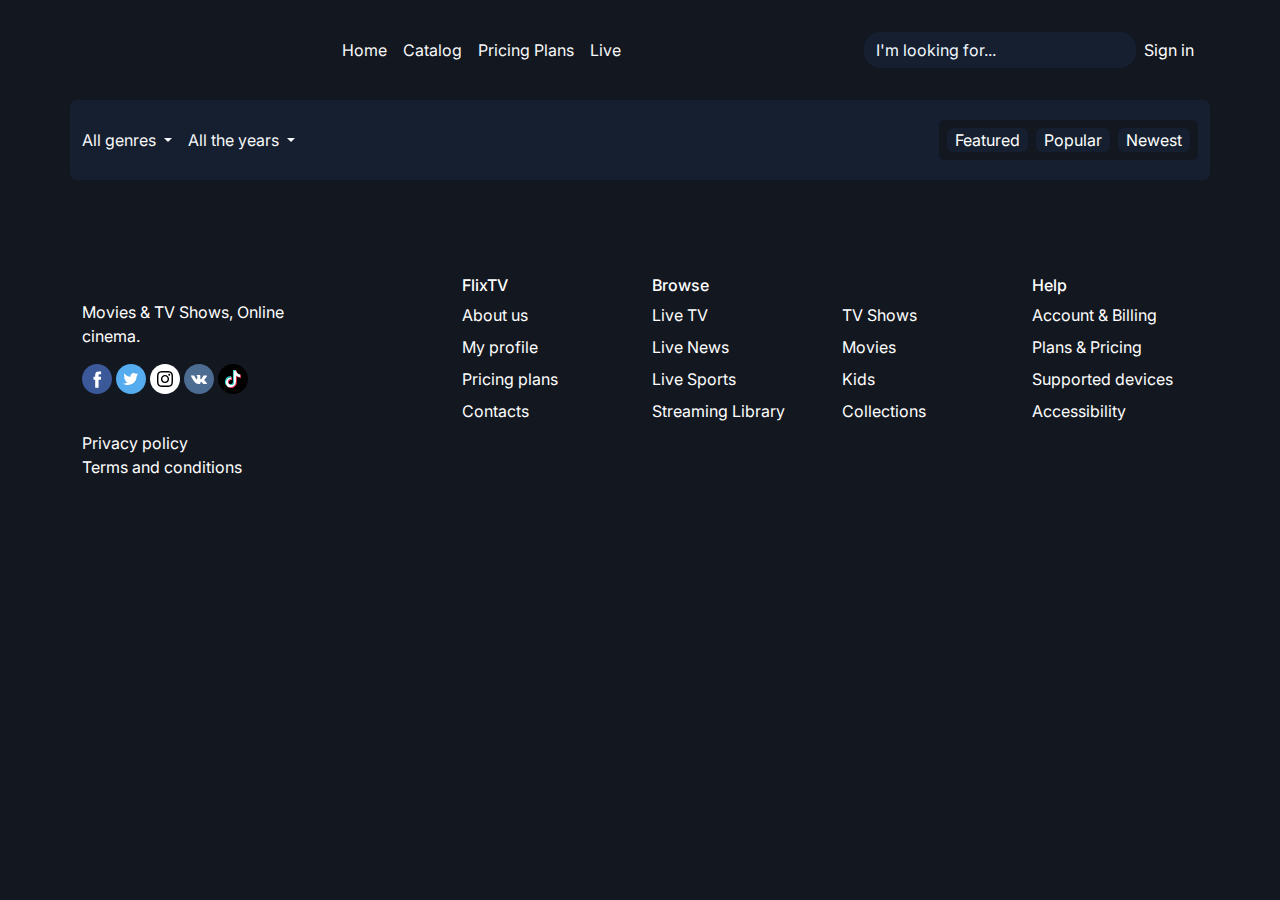
==== index.html @ b5f23c98 "add link hover" ====
<!DOCTYPE html>
<html lang="en">
<head>
    <meta charset="UTF-8">
    <meta name="viewport" content="width=device-width, initial-scale=1.0">
    <title>Document</title>
    <link rel="stylesheet" href="https://cdn.jsdelivr.net/npm/bootstrap@5.3.2/dist/css/bootstrap.min.css">

    <link rel="preconnect" href="https://fonts.googleapis.com">
    <link rel="preconnect" href="https://fonts.gstatic.com" crossorigin>
    <link href="https://fonts.googleapis.com/css2?family=Inter:wght@500&family=Jost&display=swap" rel="stylesheet">
    <link rel="stylesheet" href="https://maxst.icons8.com/vue-static/landings/line-awesome/line-awesome/1.3.0/css/line-awesome.min.css">

    <link rel="stylesheet" href="style.css">
</head>
<body style="background-color: #131720;">
    
    <nav class="navbar navbar-expand-lg" style="height: 100px;">
        <div class="container d-flex flex-direction-between">
          <a class="navbar-brand text-light" href="#"><img src="https://flixtv.volkovdesign.com/main/img/logo.svg" alt=""></a>
          <div class="" id="navbarSupportedContent">
            <ul class="navbar-nav mb-2 mb-lg-0">
              <li class="nav-item">
                <a class="text-light nav-link active" aria-current="page" href="#">Home</a>
              </li>
              <li class="nav-item">
                <a class="nav-link text-light" href="#">Catalog</a>
              </li>
              <li class="nav-item">
                <a class="nav-link text-light" href="#">Pricing Plans</a>
              </li>
              <li class="nav-item">
                <a class="nav-link text-light" href="#">Live</a>
              </li>
            </ul>
        </div>
        <div class="d-flex">
            <form class="d-flex" role="search">
                <input style="background-color: #151f30;" class="form-control me-2 border-0 rounded-4" type="search" placeholder="I'm looking for..." aria-label="Search">
            </form>

            <a href="">Sign in <i class="las la-sign-in-alt ms-1"></i></a>
        </div>
        </div>
    </nav>

    <section class="container rounded d-flex justify-content-between align-items-center" style="height: 80px; background-color: #151f30;">
        <div class="d-flex text-light">
            <div class="dropdown me-3">
                <a class="nav-link dropdown-toggle" href="#" role="button" data-bs-toggle="dropdown" aria-expanded="false">
                  All genres
                </a>
                <ul class="dropdown-menu">
                  <li><a class="dropdown-item" href="#">Action</a></li>
                  <li><a class="dropdown-item" href="#">Another action</a></li>
                  <li><hr class="dropdown-divider"></li>
                  <li><a class="dropdown-item" href="#">Something else here</a></li>
                </ul>
            </div>
            <div class="dropdown">
                <a class="nav-link dropdown-toggle" href="#" role="button" data-bs-toggle="dropdown" aria-expanded="false">
                  All the years
                </a>
                <ul class="dropdown-menu">
                  <li><a class="dropdown-item" href="#">Action</a></li>
                  <li><a class="dropdown-item" href="#">Another action</a></li>
                  <li><hr class="dropdown-divider"></li>
                  <li><a class="dropdown-item" href="#">Something else here</a></li>
                </ul>
            </div>
        </div>
        <div class="d-flex p-2 rounded" style="background-color: #131720;">
            <a href="" style="background-color: #151f30;" class="border-0 rounded px-2">Featured</a>
            <a href="" style="background-color: #151f30;" class="border-0 mx-2 rounded px-2">Popular</a>
            <a href="" style="background-color: #151f30;" class="border-0 rounded px-2">Newest</a>
        </div>
    </section>

    <div class="container">
        <div class="row my-5 gap-2" id="cards"></div>
    </div>

    <footer class="footer my-4">
        <div class="container">
            <div class="row">
                <div class="col-12 col-sm-8 col-md-6 col-lg-4 col-xl-3 order-4 order-md-1 order-lg-4 order-xl-1">
                    <div class="footer__flixtv">
                        <img src="https://flixtv.volkovdesign.com/main/img/logo.svg" alt="">
                    </div>
                    <p class="footer__tagline">Movies &amp; TV Shows, Online cinema.</p>
                    <div class="footer__social">
                        <a href="#" target="_blank"><svg width="30" height="30" viewBox="0 0 30 30" fill="none"
                                xmlns="http://www.w3.org/2000/svg">
                                <path
                                    d="M0 15C0 6.71573 6.71573 0 15 0C23.2843 0 30 6.71573 30 15C30 23.2843 23.2843 30 15 30C6.71573 30 0 23.2843 0 15Z"
                                    fill="#3B5998"></path>
                                <path
                                    d="M16.5634 23.8197V15.6589H18.8161L19.1147 12.8466H16.5634L16.5672 11.4391C16.5672 10.7056 16.6369 10.3126 17.6904 10.3126H19.0987V7.5H16.8457C14.1394 7.5 13.1869 8.86425 13.1869 11.1585V12.8469H11.4999V15.6592H13.1869V23.8197H16.5634Z"
                                    fill="white"></path>
                            </svg></a>
                        <a href="#" target="_blank"><svg width="30" height="30" viewBox="0 0 30 30" fill="none"
                                xmlns="http://www.w3.org/2000/svg">
                                <path
                                    d="M0 15C0 6.71573 6.71573 0 15 0C23.2843 0 30 6.71573 30 15C30 23.2843 23.2843 30 15 30C6.71573 30 0 23.2843 0 15Z"
                                    fill="#55ACEE"></path>
                                <path
                                    d="M14.5508 12.1922L14.5822 12.7112L14.0576 12.6477C12.148 12.404 10.4798 11.5778 9.06334 10.1902L8.37085 9.50169L8.19248 10.0101C7.81477 11.1435 8.05609 12.3405 8.843 13.1455C9.26269 13.5904 9.16826 13.654 8.4443 13.3891C8.19248 13.3044 7.97215 13.2408 7.95116 13.2726C7.87772 13.3468 8.12953 14.3107 8.32888 14.692C8.60168 15.2217 9.15777 15.7407 9.76631 16.0479L10.2804 16.2915L9.67188 16.3021C9.08432 16.3021 9.06334 16.3127 9.12629 16.5351C9.33613 17.2236 10.165 17.9545 11.0883 18.2723L11.7388 18.4947L11.1723 18.8337C10.3329 19.321 9.34663 19.5964 8.36036 19.6175C7.88821 19.6281 7.5 19.6705 7.5 19.7023C7.5 19.8082 8.78005 20.4014 9.52499 20.6344C11.7598 21.3229 14.4144 21.0264 16.4079 19.8506C17.8243 19.0138 19.2408 17.3507 19.9018 15.7407C20.2585 14.8827 20.6152 13.315 20.6152 12.5629C20.6152 12.0757 20.6467 12.0121 21.2343 11.4295C21.5805 11.0906 21.9058 10.7198 21.9687 10.6139C22.0737 10.4126 22.0632 10.4126 21.5281 10.5927C20.6362 10.9105 20.5103 10.8681 20.951 10.3915C21.2762 10.0525 21.6645 9.43813 21.6645 9.25806C21.6645 9.22628 21.5071 9.27924 21.3287 9.37458C21.1398 9.4805 20.7202 9.63939 20.4054 9.73472L19.8388 9.91479L19.3247 9.56524C19.0414 9.37458 18.6427 9.16273 18.4329 9.09917C17.8978 8.95087 17.0794 8.97206 16.5967 9.14154C15.2852 9.6182 14.4563 10.8469 14.5508 12.1922Z"
                                    fill="white"></path>
                            </svg></a>
                        <a href="#" target="_blank"><svg width="30" height="30" viewBox="0 0 30 30" fill="none"
                                xmlns="http://www.w3.org/2000/svg">
                                <path
                                    d="M0 15C0 6.71573 6.71573 0 15 0C23.2843 0 30 6.71573 30 15C30 23.2843 23.2843 30 15 30C6.71573 30 0 23.2843 0 15Z"
                                    fill="white"></path>
                                <mask id="mask0" maskUnits="userSpaceOnUse" x="0" y="0" width="30" height="30">
                                    <path fill-rule="evenodd" clip-rule="evenodd"
                                        d="M0 15C0 6.71573 6.71573 0 15 0C23.2843 0 30 6.71573 30 15C30 23.2843 23.2843 30 15 30C6.71573 30 0 23.2843 0 15Z"
                                        fill="white"></path>
                                </mask>
                                <g mask="url(#mask0)">
                                    <path fill-rule="evenodd" clip-rule="evenodd"
                                        d="M14.9984 7C12.8279 7 12.5552 7.00949 11.7022 7.04834C10.8505 7.08734 10.2692 7.22217 9.76048 7.42001C9.23431 7.62433 8.78797 7.89767 8.3433 8.3425C7.8983 8.78717 7.62496 9.23352 7.41996 9.75952C7.22162 10.2684 7.08662 10.8499 7.04829 11.7012C7.01012 12.5546 7.00012 12.8274 7.00012 15.0001C7.00012 17.1728 7.00979 17.4446 7.04846 18.2979C7.08762 19.1496 7.22246 19.731 7.42013 20.2396C7.62463 20.7658 7.89796 21.2122 8.3428 21.6568C8.78731 22.1018 9.23365 22.3758 9.75948 22.5802C10.2685 22.778 10.85 22.9128 11.7015 22.9518C12.5548 22.9907 12.8273 23.0002 14.9999 23.0002C17.1727 23.0002 17.4446 22.9907 18.2979 22.9518C19.1496 22.9128 19.7316 22.778 20.2406 22.5802C20.7666 22.3758 21.2123 22.1018 21.6568 21.6568C22.1018 21.2122 22.3751 20.7658 22.5801 20.2398C22.7768 19.731 22.9118 19.1495 22.9518 18.2981C22.9901 17.4448 23.0001 17.1728 23.0001 15.0001C23.0001 12.8274 22.9901 12.5547 22.9518 11.7014C22.9118 10.8497 22.7768 10.2684 22.5801 9.7597C22.3751 9.23352 22.1018 8.78717 21.6568 8.3425C21.2118 7.89752 20.7668 7.62418 20.2401 7.42001C19.7301 7.22217 19.1484 7.08734 18.2967 7.04834C17.4434 7.00949 17.1717 7 14.9984 7ZM14.5903 8.44156L14.7343 8.44165L15.0009 8.44171C17.1369 8.44171 17.3901 8.44937 18.2336 8.4877C19.0136 8.52338 19.437 8.65369 19.719 8.76321C20.0923 8.9082 20.3585 9.08154 20.6383 9.36154C20.9183 9.64154 21.0916 9.9082 21.237 10.2816C21.3465 10.5632 21.477 10.9866 21.5125 11.7666C21.5508 12.6099 21.5591 12.8633 21.5591 14.9983C21.5591 17.1333 21.5508 17.3866 21.5125 18.23C21.4768 19.01 21.3465 19.4333 21.237 19.715C21.092 20.0883 20.9183 20.3542 20.6383 20.634C20.3583 20.914 20.0925 21.0873 19.719 21.2323C19.4373 21.3423 19.0136 21.4723 18.2336 21.508C17.3903 21.5463 17.1369 21.5547 15.0009 21.5547C12.8647 21.5547 12.6115 21.5463 11.7682 21.508C10.9882 21.472 10.5649 21.3417 10.2827 21.2322C9.90935 21.0872 9.64268 20.9138 9.36268 20.6338C9.08268 20.3538 8.90934 20.0878 8.76401 19.7143C8.65451 19.4326 8.52401 19.0093 8.48851 18.2293C8.45017 17.386 8.4425 17.1326 8.4425 14.9963C8.4425 12.8599 8.45017 12.6079 8.48851 11.7646C8.52417 10.9846 8.65451 10.5612 8.76401 10.2792C8.90901 9.90588 9.08268 9.63922 9.36268 9.35919C9.64268 9.07919 9.90935 8.90588 10.2827 8.76053C10.5647 8.65054 10.9882 8.52054 11.7682 8.48471C12.5062 8.45135 12.7922 8.44138 14.2832 8.4397V8.44171C14.3803 8.44156 14.4825 8.44153 14.5903 8.44156ZM18.3113 10.7296C18.3113 10.1994 18.7413 9.76987 19.2713 9.76987V9.76953C19.8013 9.76953 20.2313 10.1995 20.2313 10.7296C20.2313 11.2596 19.8013 11.6895 19.2713 11.6895C18.7413 11.6895 18.3113 11.2596 18.3113 10.7296ZM15.0011 10.8916C12.7323 10.8916 10.8928 12.7311 10.8928 15C10.8928 17.2688 12.7323 19.1075 15.0011 19.1075C17.27 19.1075 19.1088 17.2688 19.1088 15C19.1088 12.7311 17.2698 10.8916 15.0011 10.8916ZM17.6678 14.9999C17.6678 13.5271 16.4738 12.3333 15.0011 12.3333C13.5283 12.3333 12.3344 13.5271 12.3344 14.9999C12.3344 16.4726 13.5283 17.6666 15.0011 17.6666C16.4738 17.6666 17.6678 16.4726 17.6678 14.9999Z"
                                        fill="black"></path>
                                </g>
                            </svg></a>
                        <a href="#" target="_blank"><svg width="30" height="30" viewBox="0 0 30 30" fill="none"
                                xmlns="http://www.w3.org/2000/svg">
                                <path
                                    d="M0 15C0 6.71573 6.71573 0 15 0C23.2843 0 30 6.71573 30 15C30 23.2843 23.2843 30 15 30C6.71573 30 0 23.2843 0 15Z"
                                    fill="#4C6C91"></path>
                                <path
                                    d="M15.7848 19.9226C15.7848 19.9226 16.0736 19.8911 16.2215 19.7351C16.3568 19.5922 16.3521 19.3226 16.3521 19.3226C16.3521 19.3226 16.3341 18.0636 16.9297 17.8777C17.5166 17.6949 18.2702 19.0952 19.07 19.6337C19.6741 20.0408 20.1327 19.9517 20.1327 19.9517L22.2699 19.9226C22.2699 19.9226 23.3874 19.855 22.8576 18.9923C22.8137 18.9216 22.5485 18.354 21.269 17.1879C19.9284 15.9673 20.1084 16.1647 21.7221 14.053C22.705 12.7672 23.0978 11.9821 22.975 11.6464C22.8584 11.3253 22.1353 11.4106 22.1353 11.4106L19.7297 11.4252C19.7297 11.4252 19.5513 11.4014 19.419 11.4789C19.2899 11.555 19.2061 11.7324 19.2061 11.7324C19.2061 11.7324 18.8258 12.7272 18.3179 13.5737C17.2466 15.3589 16.8185 15.4534 16.6433 15.3428C16.2355 15.0839 16.3373 14.3042 16.3373 13.7504C16.3373 12.0197 16.6049 11.2984 15.8169 11.1118C15.5555 11.0495 15.363 11.0088 14.6939 11.0019C13.8354 10.9935 13.1092 11.005 12.6976 11.2024C12.4237 11.3338 12.2124 11.6272 12.3415 11.6441C12.5004 11.6648 12.8604 11.7394 13.0513 11.9944C13.2978 12.3239 13.2892 13.0629 13.2892 13.0629C13.2892 13.0629 13.4308 15.1 12.9582 15.3528C12.6342 15.5264 12.1897 15.1723 11.2342 13.5522C10.7451 12.7226 10.3757 11.8054 10.3757 11.8054C10.3757 11.8054 10.3045 11.6341 10.177 11.5419C10.0228 11.4306 9.80759 11.396 9.80759 11.396L7.52173 11.4106C7.52173 11.4106 7.17818 11.4198 7.05219 11.5665C6.94029 11.6963 7.04358 11.966 7.04358 11.966C7.04358 11.966 8.8333 16.0764 10.8601 18.1481C12.7187 20.047 14.8285 19.9226 14.8285 19.9226H15.7848Z"
                                    fill="white"></path>
                            </svg></a>
                        <a href="#" target="_blank"><svg width="30" height="30" viewBox="0 0 30 30" fill="none"
                                xmlns="http://www.w3.org/2000/svg">
                                <path
                                    d="M0 15C0 6.71573 6.71573 0 15 0C23.2843 0 30 6.71573 30 15C30 23.2843 23.2843 30 15 30C6.71573 30 0 23.2843 0 15Z"
                                    fill="#010101"></path>
                                <path
                                    d="M13.2143 13.1245V12.4195C12.9696 12.3808 12.7224 12.3595 12.4747 12.356C10.0763 12.3509 7.95291 13.9051 7.23271 16.1928C6.51252 18.4805 7.36263 20.9708 9.33138 22.3405C7.85664 20.7622 7.44716 18.4646 8.28583 16.474C9.1245 14.4834 11.0547 13.1716 13.2143 13.1245Z"
                                    fill="#25F4EE"></path>
                                <path
                                    d="M13.3472 21.1097C14.6881 21.1079 15.7904 20.0515 15.8491 18.7118V6.75693H18.0332C17.9886 6.50713 17.9673 6.25373 17.9696 6H14.9824V17.9433C14.9327 19.2898 13.8279 20.3564 12.4804 20.3586C12.0778 20.3552 11.6817 20.2561 11.3248 20.0697C11.794 20.7197 12.5456 21.1062 13.3472 21.1097Z"
                                    fill="#25F4EE"></path>
                                <path
                                    d="M22.1125 10.8133V10.1489C21.3087 10.1491 20.5227 9.91193 19.8533 9.46704C20.4401 10.1493 21.2332 10.6219 22.1125 10.8133Z"
                                    fill="#25F4EE"></path>
                                <path
                                    d="M19.8534 9.46693C19.1939 8.71597 18.8304 7.75063 18.8306 6.75122H18.0333C18.2414 7.86795 18.8996 8.84996 19.8534 9.46693Z"
                                    fill="#FE2C55"></path>
                                <path
                                    d="M12.4747 15.343C11.324 15.3489 10.325 16.1372 10.0517 17.2551C9.77836 18.3729 10.3009 19.5333 11.3191 20.0695C10.7674 19.3078 10.6895 18.301 11.1174 17.4635C11.5453 16.626 12.4067 16.0992 13.3472 16.0999C13.598 16.103 13.8471 16.1419 14.0868 16.2155V13.1762C13.842 13.1395 13.5948 13.1202 13.3472 13.1184H13.2143V15.4296C12.9733 15.365 12.7242 15.3358 12.4747 15.343Z"
                                    fill="#FE2C55"></path>
                                <path
                                    d="M22.1125 10.813V13.1242C20.6245 13.1214 19.1751 12.6503 17.9696 11.7779V17.8507C17.9632 20.881 15.5049 23.3341 12.4746 23.3341C11.3493 23.3361 10.251 22.9889 9.33136 22.3403C10.8662 23.991 13.2547 24.5344 15.3525 23.71C17.4504 22.8857 18.8301 20.8616 18.8306 18.6076V12.5522C20.0401 13.4189 21.4913 13.8838 22.9792 13.8812V10.9054C22.6879 10.9045 22.3975 10.8735 22.1125 10.813Z"
                                    fill="#FE2C55"></path>
                                <path
                                    d="M17.9696 17.851V11.7782C19.1787 12.6456 20.6301 13.1105 22.1182 13.1071V10.7959C21.2391 10.6102 20.4441 10.1438 19.8532 9.46693C18.8994 8.84996 18.2413 7.86795 18.0331 6.75122H15.849V18.7119C15.8053 19.779 15.0906 20.7013 14.0682 21.01C13.0458 21.3186 11.9401 20.9459 11.3132 20.0813C10.295 19.5451 9.77243 18.3847 10.0457 17.2669C10.319 16.1491 11.3181 15.3607 12.4688 15.3548C12.7197 15.357 12.9688 15.396 13.2084 15.4704V13.1591C11.0368 13.1959 9.09197 14.5124 8.25091 16.5149C7.40985 18.5174 7.83142 20.8277 9.32553 22.4041C10.2543 23.0313 11.3541 23.3562 12.4746 23.3344C15.5049 23.3344 17.9632 20.8812 17.9696 17.851Z"
                                    fill="white"></path>
                            </svg></a>
                    </div>
                </div>

                <div
                    class="col-6 col-md-4 col-lg-3 col-xl-2 order-1 order-md-2 order-lg-1 order-xl-2 offset-md-2 offset-lg-0 offset-xl-1">
                    <h6 class="footer__title">FlixTV</h6>
                    <div class="footer__nav">
                        <a href="#">About us</a>
                        <a href="#">My profile</a>
                        <a href="#">Pricing plans</a>
                        <a href="#">Contacts</a>
                    </div>
                </div>

                <div class="col-12 col-md-8 col-lg-6 col-xl-4 order-3 order-lg-2 order-md-3 order-xl-3">
                    <div class="row">
                        <div class="col-12">
                            <h6 class="footer__title">Browse</h6>
                        </div>

                        <div class="col-6">
                            <div class="footer__nav">
                                <a href="#">Live TV</a>
                                <a href="#">Live News</a>
                                <a href="#">Live Sports</a>
                                <a href="#">Streaming Library</a>
                            </div>
                        </div>

                        <div class="col-6">
                            <div class="footer__nav">
                                <a href="#">TV Shows</a>
                                <a href="#">Movies</a>
                                <a href="#">Kids</a>
                                <a href="#">Collections</a>
                            </div>
                        </div>
                    </div>
                </div>

                <div class="col-6 col-md-4 col-lg-3 col-xl-2 order-2 order-lg-3 order-md-4 order-xl-4">
                    <h6 class="footer__title">Help</h6>
                    <div class="footer__nav">
                        <a href="#">Account &amp; Billing</a>
                        <a href="#">Plans &amp; Pricing</a>
                        <a href="#">Supported devices</a>
                        <a href="#">Accessibility</a>
                    </div>
                </div>
            </div>

            <div class="row">
                <div class="col-12">
                    <div class="footer__content">
                        <div class="footer__links mb-5">
                            <a href="#" style="text-decoration: none;">Privacy policy</a>
                            <br>
                            <a href="#" style="text-decoration: none;">Terms and conditions</a>
                        </div>
                    </div>
                </div>
            </div>
        </div>
    </footer>



    <script src="	https://cdn.jsdelivr.net/npm/bootstrap@5.3.2/dist/js/bootstrap.bundle.min.js"></script>
    <script src="script.js"></script>
</body>
</html>
---- style.css ----
*{
    font-family: 'Inter', sans-serif;
}
.dropdown-item {
    color: white;
}

::-webkit-input-placeholder{
    color: aliceblue !important;
}
input{
    color: aliceblue !important;
}

nav a, section a{
    text-decoration: none;
    text-align: center;
    align-items: center;
    display: flex;
    color: white;
}
a:hover{
    color: #1a5fd5 !important;
}
.search-input {
    background-color: #151f30;
    color: white;
}

li {
    list-style: none;
}

.select,
.slider-radio {
    color: white;
}

.slider-radio input[type=radio] {
    display: none;
}

.load-more-container {
    text-align: center;
    margin: 10px 0 40px;
}

.footer,
.footer a {
    color: white;
}

.footer__nav a {
    display: block;
    margin-bottom: 8px;
    text-decoration: none;
}
.card-text {
    display: -webkit-box !important ;
    -webkit-line-clamp: 1 !important;
    -webkit-box-orient: vertical !important;
    overflow: hidden !important;
}
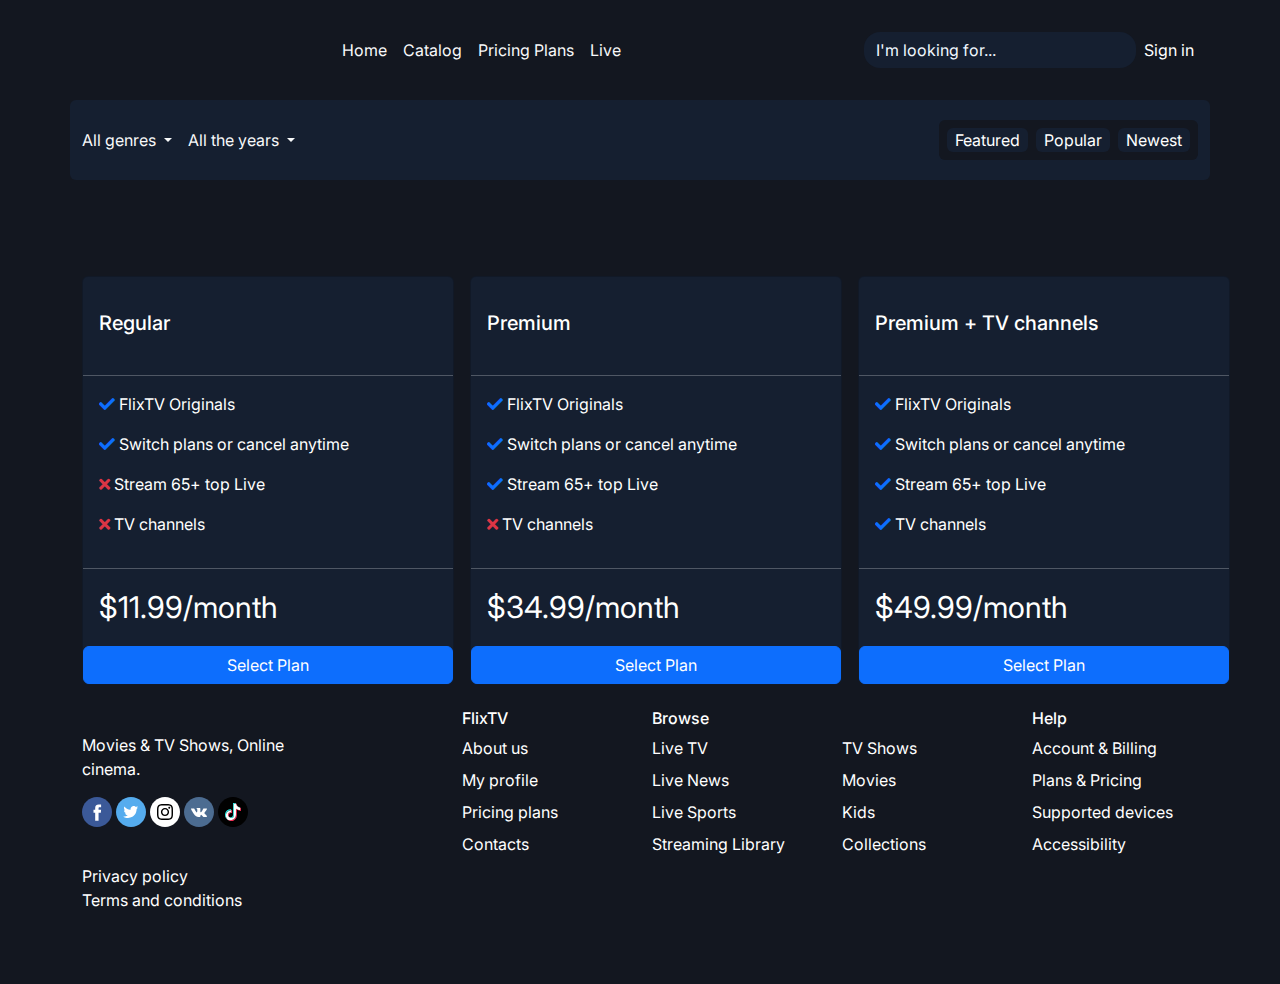
==== commit 9b1fed80: "add pricing" ====
--- a/index.html
+++ b/index.html
@@ -12,6 +12,12 @@
     <link rel="stylesheet" href="https://maxst.icons8.com/vue-static/landings/line-awesome/line-awesome/1.3.0/css/line-awesome.min.css">
 
     <link rel="stylesheet" href="style.css">
+    <link rel="stylesheet" href="https://cdnjs.cloudflare.com/ajax/libs/font-awesome/5.15.3/css/all.min.css">
+    <style>
+        .custom-card {
+        background-color: #151f30;
+        }
+        </style>
 </head>
 <body style="background-color: #131720;">
     
@@ -80,6 +86,45 @@
         <div class="row my-5 gap-2" id="cards"></div>
     </div>
 
+    <div class="d-flex flex-row container ">
+        <div class="card mx-auto col-4  custom-card card-rounded">
+            <h5 class="card-title my-4 mx-3" style="color:white; padding-top: 10px">Regular</h5>
+            <hr class="white-divider">
+            <p class="card-text mx-3"><i class="fas fa-check text-primary"></i> FlixTV Originals</p>
+            <p class="card-text mx-3"><i class="fas fa-check text-primary"></i> Switch plans or cancel anytime</p>
+            <p class="card-text mx-3"><i class="fas fa-times text-danger"></i> Stream 65+ top Live</p>
+            <p class="card-text mx-3"><i class="fas fa-times text-danger"></i> TV channels</p>
+            <hr class="white-divider">
+            <p class="card-text mx-3" style="font-size: 30px">$11.99/month</p>
+            <button type="button" class="btn btn-primary">Select Plan</button>
+        </div>
+
+        <div class="card mx-auto col-4 ms-3 custom-card">
+            <h5 class="card-title my-4 mx-3" style="color:white; padding-top: 10px">Premium</h5>
+            <hr class="white-divider">
+            <p class="card-text mx-3"><i class="fas fa-check text-primary"></i> FlixTV Originals</p>
+            <p class="card-text mx-3"><i class="fas fa-check text-primary"></i> Switch plans or cancel anytime</p>
+            <p class="card-text mx-3"><i class="fas fa-check text-primary"></i> Stream 65+ top Live</p>
+            <p class="card-text mx-3"><i class="fas fa-times text-danger"></i> TV channels</p>
+            <hr class="white-divider">
+            <p class="card-text mx-3 " style="font-size: 30px">$34.99/month</p>
+            <button type="button" class="btn btn-primary">Select Plan</button>
+        </div>
+
+        <div class="card mx-auto col-4 ms-3 custom-card">
+            <h5 class="card-title my-4 mx-3" style="color:white; padding-top: 10px">Premium + TV channels</h5>
+            <hr class="white-divider">
+            <p class="card-text mx-3"><i class="fas fa-check text-primary"></i> FlixTV Originals</p>
+            <p class="card-text mx-3"><i class="fas fa-check text-primary"></i> Switch plans or cancel anytime</p>
+            <p class="card-text mx-3"><i class="fas fa-check text-primary"></i> Stream 65+ top Live</p>
+            <p class="card-text mx-3"><i class="fas fa-check text-primary"></i> TV channels</p>
+            <hr class="white-divider">
+            <p class="card-text mx-3" style="font-size: 30px">$49.99/month</p>
+            <button type="button" class="btn btn-primary">Select Plan</button>
+        </div>
+
+      </div>
+
     <footer class="footer my-4">
         <div class="container">
             <div class="row">
--- a/style.css
+++ b/style.css
@@ -60,4 +60,32 @@
     -webkit-line-clamp: 1 !important;
     -webkit-box-orient: vertical !important;
     overflow: hidden !important;
-}+}
+
+
+body::-webkit-scrollbar {
+    width: 8px;
+  }
+  body{
+    overflow-x: hidden;
+  }
+  body::-webkit-scrollbar-track {
+    box-shadow: inset 0 0 6px rgba(0, 0, 0, 0.3);
+  }
+  
+  body::-webkit-scrollbar-thumb {
+    border-radius: 5px;
+    background: rgb(0, 0, 172);
+  }
+
+.custom-card {
+    background-color: #151f30;
+  }
+
+.custom-card .card-text {
+    color: white;
+  }
+  .white-divider {
+    border-top: 1px solid white;
+ 
+}
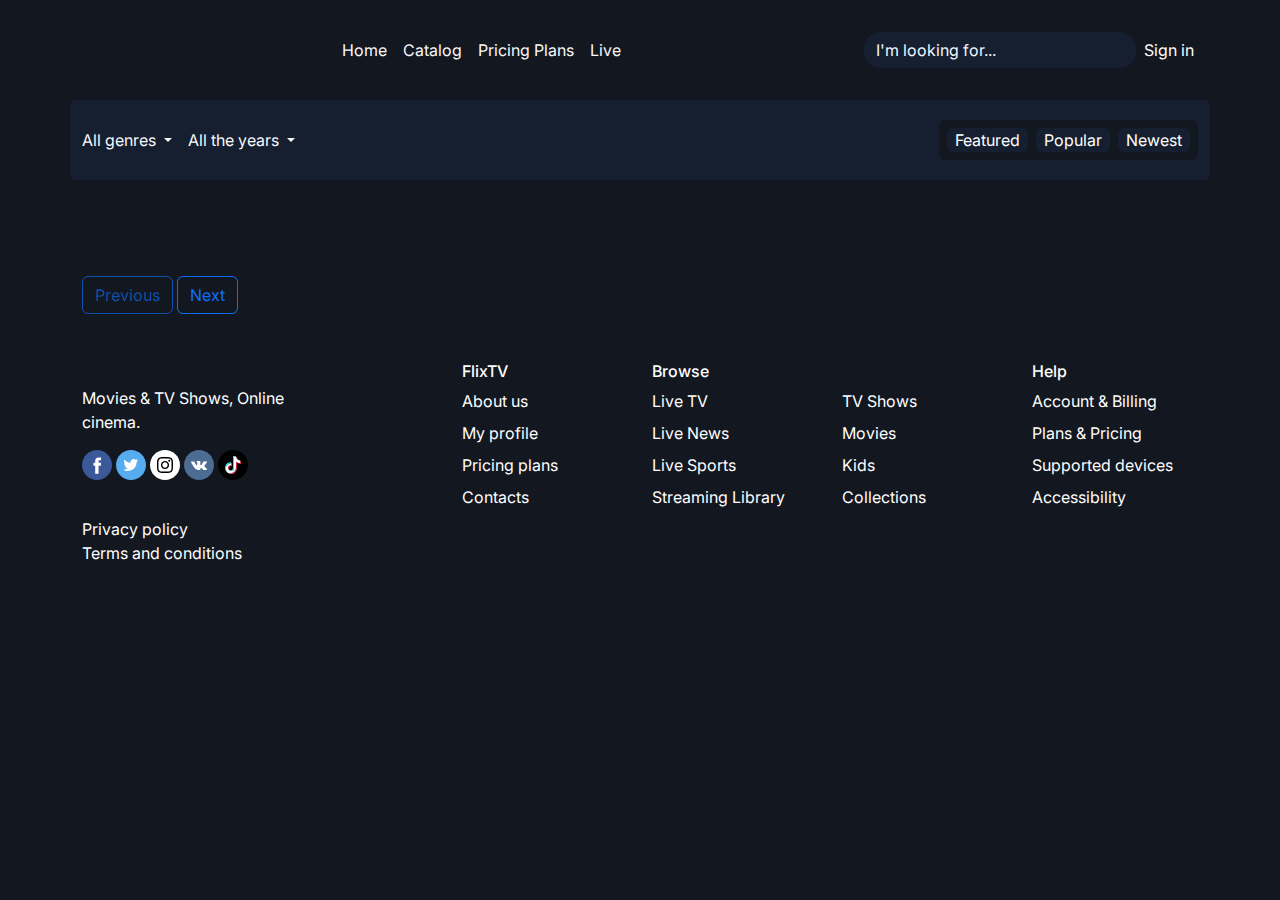
==== commit a6a56a41: "add pagination" ====
--- a/index.html
+++ b/index.html
@@ -12,12 +12,6 @@
     <link rel="stylesheet" href="https://maxst.icons8.com/vue-static/landings/line-awesome/line-awesome/1.3.0/css/line-awesome.min.css">
 
     <link rel="stylesheet" href="style.css">
-    <link rel="stylesheet" href="https://cdnjs.cloudflare.com/ajax/libs/font-awesome/5.15.3/css/all.min.css">
-    <style>
-        .custom-card {
-        background-color: #151f30;
-        }
-        </style>
 </head>
 <body style="background-color: #131720;">
     
@@ -85,45 +79,10 @@
     <div class="container">
         <div class="row my-5 gap-2" id="cards"></div>
     </div>
-
-    <div class="d-flex flex-row container ">
-        <div class="card mx-auto col-4  custom-card card-rounded">
-            <h5 class="card-title my-4 mx-3" style="color:white; padding-top: 10px">Regular</h5>
-            <hr class="white-divider">
-            <p class="card-text mx-3"><i class="fas fa-check text-primary"></i> FlixTV Originals</p>
-            <p class="card-text mx-3"><i class="fas fa-check text-primary"></i> Switch plans or cancel anytime</p>
-            <p class="card-text mx-3"><i class="fas fa-times text-danger"></i> Stream 65+ top Live</p>
-            <p class="card-text mx-3"><i class="fas fa-times text-danger"></i> TV channels</p>
-            <hr class="white-divider">
-            <p class="card-text mx-3" style="font-size: 30px">$11.99/month</p>
-            <button type="button" class="btn btn-primary">Select Plan</button>
-        </div>
-
-        <div class="card mx-auto col-4 ms-3 custom-card">
-            <h5 class="card-title my-4 mx-3" style="color:white; padding-top: 10px">Premium</h5>
-            <hr class="white-divider">
-            <p class="card-text mx-3"><i class="fas fa-check text-primary"></i> FlixTV Originals</p>
-            <p class="card-text mx-3"><i class="fas fa-check text-primary"></i> Switch plans or cancel anytime</p>
-            <p class="card-text mx-3"><i class="fas fa-check text-primary"></i> Stream 65+ top Live</p>
-            <p class="card-text mx-3"><i class="fas fa-times text-danger"></i> TV channels</p>
-            <hr class="white-divider">
-            <p class="card-text mx-3 " style="font-size: 30px">$34.99/month</p>
-            <button type="button" class="btn btn-primary">Select Plan</button>
-        </div>
-
-        <div class="card mx-auto col-4 ms-3 custom-card">
-            <h5 class="card-title my-4 mx-3" style="color:white; padding-top: 10px">Premium + TV channels</h5>
-            <hr class="white-divider">
-            <p class="card-text mx-3"><i class="fas fa-check text-primary"></i> FlixTV Originals</p>
-            <p class="card-text mx-3"><i class="fas fa-check text-primary"></i> Switch plans or cancel anytime</p>
-            <p class="card-text mx-3"><i class="fas fa-check text-primary"></i> Stream 65+ top Live</p>
-            <p class="card-text mx-3"><i class="fas fa-check text-primary"></i> TV channels</p>
-            <hr class="white-divider">
-            <p class="card-text mx-3" style="font-size: 30px">$49.99/month</p>
-            <button type="button" class="btn btn-primary">Select Plan</button>
-        </div>
-
-      </div>
+    <div class="container mb-5" id="pagination" class="mt-3">
+        <button id="prevBtn" class="btn btn-outline-primary">Previous</button>
+        <button id="nextBtn" class="btn btn-outline-primary ml-2">Next</button>
+    </div>
 
     <footer class="footer my-4">
         <div class="container">
--- a/style.css
+++ b/style.css
@@ -77,15 +77,3 @@
     border-radius: 5px;
     background: rgb(0, 0, 172);
   }
-
-.custom-card {
-    background-color: #151f30;
-  }
-
-.custom-card .card-text {
-    color: white;
-  }
-  .white-divider {
-    border-top: 1px solid white;
- 
-}
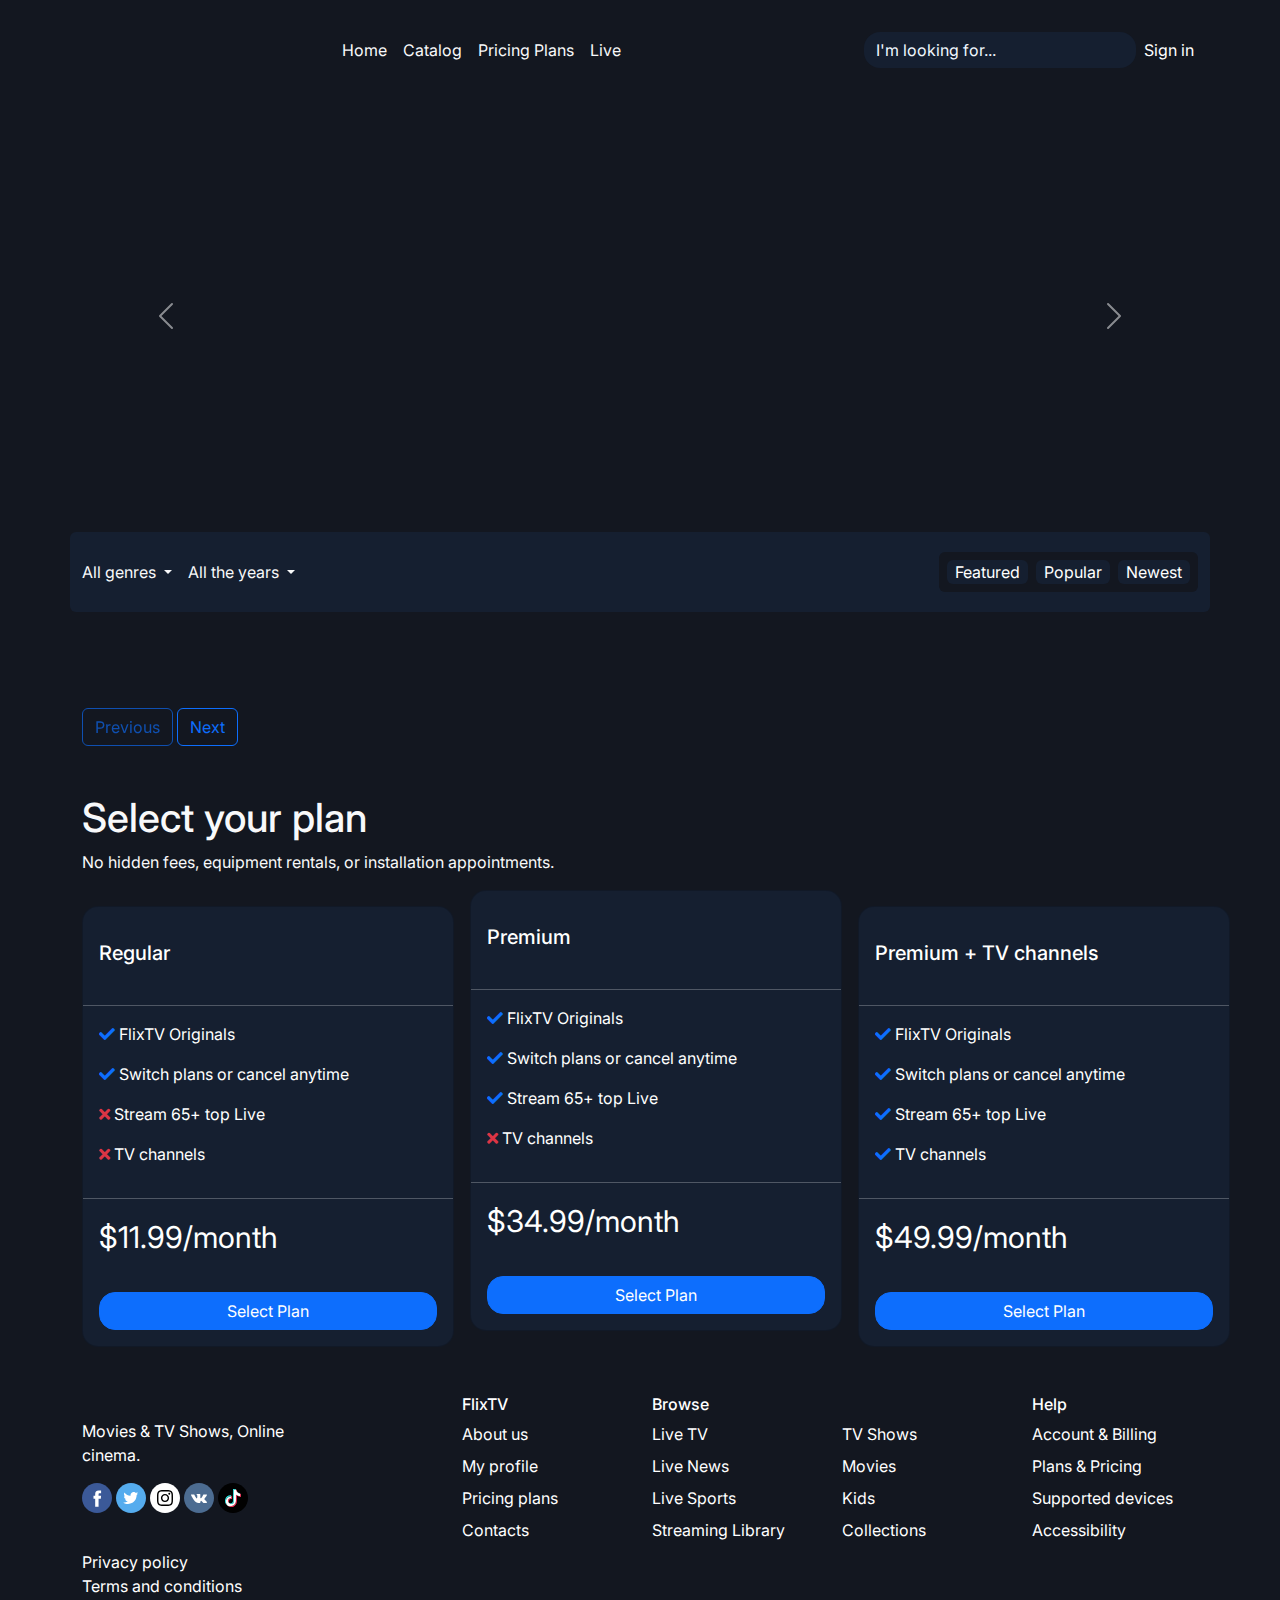
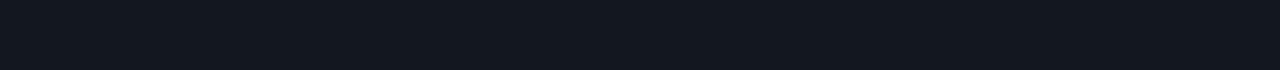
==== commit 737c1ddb: "add details page" ====
--- a/index.html
+++ b/index.html
@@ -11,10 +11,13 @@
     <link href="https://fonts.googleapis.com/css2?family=Inter:wght@500&family=Jost&display=swap" rel="stylesheet">
     <link rel="stylesheet" href="https://maxst.icons8.com/vue-static/landings/line-awesome/line-awesome/1.3.0/css/line-awesome.min.css">
 
+
+    <link rel="stylesheet" href="https://cdnjs.cloudflare.com/ajax/libs/font-awesome/5.15.3/css/all.min.css">
+
     <link rel="stylesheet" href="style.css">
 </head>
 <body style="background-color: #131720;">
-    
+
     <nav class="navbar navbar-expand-lg" style="height: 100px;">
         <div class="container d-flex flex-direction-between">
           <a class="navbar-brand text-light" href="#"><img src="https://flixtv.volkovdesign.com/main/img/logo.svg" alt=""></a>
@@ -44,28 +47,63 @@
         </div>
     </nav>
 
+
+    
+    <div class="container my-3">
+        <div id="carouselExample" class="carousel slide">
+            <div class="carousel-inner" style="height: 400px;">
+              <div class="carousel-item active bg-1" style="height: 400px;">
+              </div>
+              <div class="carousel-item bg-2" style="height: 400px;">
+              </div>
+              <div class="carousel-item bg-3" style="height: 400px;">
+              </div>
+            </div>
+            <button class="carousel-control-prev" type="button" data-bs-target="#carouselExample" data-bs-slide="prev">
+              <span class="carousel-control-prev-icon" aria-hidden="true"></span>
+              <span class="visually-hidden">Previous</span>
+            </button>
+            <button class="carousel-control-next" type="button" data-bs-target="#carouselExample" data-bs-slide="next">
+              <span class="carousel-control-next-icon" aria-hidden="true"></span>
+              <span class="visually-hidden">Next</span>
+            </button>
+          </div>
+    </div>
+
+
+
     <section class="container rounded d-flex justify-content-between align-items-center" style="height: 80px; background-color: #151f30;">
         <div class="d-flex text-light">
             <div class="dropdown me-3">
                 <a class="nav-link dropdown-toggle" href="#" role="button" data-bs-toggle="dropdown" aria-expanded="false">
                   All genres
                 </a>
-                <ul class="dropdown-menu">
-                  <li><a class="dropdown-item" href="#">Action</a></li>
-                  <li><a class="dropdown-item" href="#">Another action</a></li>
-                  <li><hr class="dropdown-divider"></li>
-                  <li><a class="dropdown-item" href="#">Something else here</a></li>
-                </ul>
+                <ul class="dropdown-menu" style="background-color: #131720;">
+                    <li><a class="dropdown-item" href="#">Action/Adventure</a></li>
+                    <li><a class="dropdown-item" href="#">Animals</a></li>
+                    <li><a class="dropdown-item" href="#">Animation</a></li>
+                    <li><a class="dropdown-item" href="#">Biography</a></li>
+                    <li><a class="dropdown-item" href="#">Comedy</a></li>
+                    <li><a class="dropdown-item" href="#">Cooking</a></li>
+                    <li><a class="dropdown-item" href="#">Dance</a></li>
+                    <li><a class="dropdown-item" href="#">Documentary</a></li>
+                    <li><a class="dropdown-item" href="#">Drama</a></li>
+                    <li><a class="dropdown-item" href="#">Education</a></li>
+                  </ul>
             </div>
             <div class="dropdown">
                 <a class="nav-link dropdown-toggle" href="#" role="button" data-bs-toggle="dropdown" aria-expanded="false">
                   All the years
                 </a>
-                <ul class="dropdown-menu">
-                  <li><a class="dropdown-item" href="#">Action</a></li>
-                  <li><a class="dropdown-item" href="#">Another action</a></li>
-                  <li><hr class="dropdown-divider"></li>
-                  <li><a class="dropdown-item" href="#">Something else here</a></li>
+                <ul class="dropdown-menu" style="background-color: #131720;">
+                  <li><a class="dropdown-item" href="#">'50s</a></li>
+                  <li><a class="dropdown-item" href="#">'60s</a></li>
+                  <li><a class="dropdown-item" href="#">'70s</a></li>
+                  <li><a class="dropdown-item" href="#">'80s</a></li>
+                  <li><a class="dropdown-item" href="#">'90s</a></li>
+                  <li><a class="dropdown-item" href="#">2000-10</a></li>
+                  <li><a class="dropdown-item" href="#">2010-20</a></li>
+                  <li><a class="dropdown-item" href="#">2021</a></li>
                 </ul>
             </div>
         </div>
@@ -79,10 +117,58 @@
     <div class="container">
         <div class="row my-5 gap-2" id="cards"></div>
     </div>
+
     <div class="container mb-5" id="pagination" class="mt-3">
         <button id="prevBtn" class="btn btn-outline-primary">Previous</button>
         <button id="nextBtn" class="btn btn-outline-primary ml-2">Next</button>
     </div>
+
+
+    <div class="container my-5">
+
+        <h1 class="text-light">Select your plan</h1>
+        <p class="text-light">No hidden fees, equipment rentals, or installation appointments.</p>
+
+       <div class="d-flex flex-row">
+        <div class="card mx-auto col-4 custom-card rounded-4 mt-3">
+            <h5 class="card-title my-4 mx-3" style="color:white; padding-top: 10px">Regular</h5>
+            <hr class="white-divider">
+            <p class="card-text mx-3"><i class="fas fa-check text-primary"></i> FlixTV Originals</p>
+            <p class="card-text mx-3"><i class="fas fa-check text-primary"></i> Switch plans or cancel anytime</p>
+            <p class="card-text mx-3"><i class="fas fa-times text-danger"></i> Stream 65+ top Live</p>
+            <p class="card-text mx-3"><i class="fas fa-times text-danger"></i> TV channels</p>
+            <hr class="white-divider">
+            <p class="card-text mx-3" style="font-size: 30px">$11.99/month</p>
+            <button type="button" class="btn btn-primary rounded-4 m-3">Select Plan</button>
+        </div>
+
+        <div class="card mx-auto col-4 ms-3 custom-card rounded-4 mb-3">
+            <h5 class="card-title my-4 mx-3" style="color:white; padding-top: 10px">Premium</h5>
+            <hr class="white-divider">
+            <p class="card-text mx-3"><i class="fas fa-check text-primary"></i> FlixTV Originals</p>
+            <p class="card-text mx-3"><i class="fas fa-check text-primary"></i> Switch plans or cancel anytime</p>
+            <p class="card-text mx-3"><i class="fas fa-check text-primary"></i> Stream 65+ top Live</p>
+            <p class="card-text mx-3"><i class="fas fa-times text-danger"></i> TV channels</p>
+            <hr class="white-divider">
+            <p class="card-text mx-3 " style="font-size: 30px">$34.99/month</p>
+            <button type="button" class="btn btn-primary rounded-4 m-3">Select Plan</button>
+        </div>
+
+        <div class="card mx-auto col-4 ms-3 custom-card rounded-4 mt-3">
+            <h5 class="card-title my-4 mx-3" style="color:white; padding-top: 10px">Premium + TV channels</h5>
+            <hr class="white-divider">
+            <p class="card-text mx-3"><i class="fas fa-check text-primary"></i> FlixTV Originals</p>
+            <p class="card-text mx-3"><i class="fas fa-check text-primary"></i> Switch plans or cancel anytime</p>
+            <p class="card-text mx-3"><i class="fas fa-check text-primary"></i> Stream 65+ top Live</p>
+            <p class="card-text mx-3"><i class="fas fa-check text-primary"></i> TV channels</p>
+            <hr class="white-divider">
+            <p class="card-text mx-3" style="font-size: 30px">$49.99/month</p>
+            <button type="button" class="btn btn-primary rounded-4 m-3">Select Plan</button>
+        </div>
+       </div>
+
+      </div>
+
 
     <footer class="footer my-4">
         <div class="container">
--- a/style.css
+++ b/style.css
@@ -77,3 +77,31 @@
     border-radius: 5px;
     background: rgb(0, 0, 172);
   }
+.bg-1{
+    background: url(https://img.freepik.com/free-vector/home-movie-background-with-elements-popcorn-drinks_1419-1857.jpg?w=996&t=st=1700952950~exp=1700953550~hmac=0077238adf72c6f9881aaef8b301f7798a584330c89341b7b2d593a59b036341);
+    /* background: url(https://img.freepik.com/free-photo/movie-background-collage_23-2149876003.jpg?w=1060&t=st=1700952691~exp=1700953291~hmac=302613333c4ec8e1293dd095078bc8abd75cf669b8ab751d4e55466534aa45c8); */
+    background-position: center;
+    background-size: cover;
+}
+.bg-2{
+    background: url(https://img.freepik.com/free-vector/film-strip-background-with-clapper-board_1017-33456.jpg?w=1380&t=st=1700952889~exp=1700953489~hmac=563301e2712860371fb8c2f8e68a9908b138bb2bcf963a0c9a79fcff783c4735);
+    background-position: center;
+    background-size: cover;
+}
+.bg-3{
+    background: url(https://img.freepik.com/free-photo/movie-background-collage_23-2149876003.jpg?w=1060&t=st=1700952691~exp=1700953291~hmac=302613333c4ec8e1293dd095078bc8abd75cf669b8ab751d4e55466534aa45c8);
+    background-position: center;
+    background-size: cover;
+}
+
+.custom-card {
+    background-color: #151f30;
+  }
+
+.custom-card .card-text {
+    color: white;
+  }
+  .white-divider {
+    border-top: 1px solid white;
+ 
+}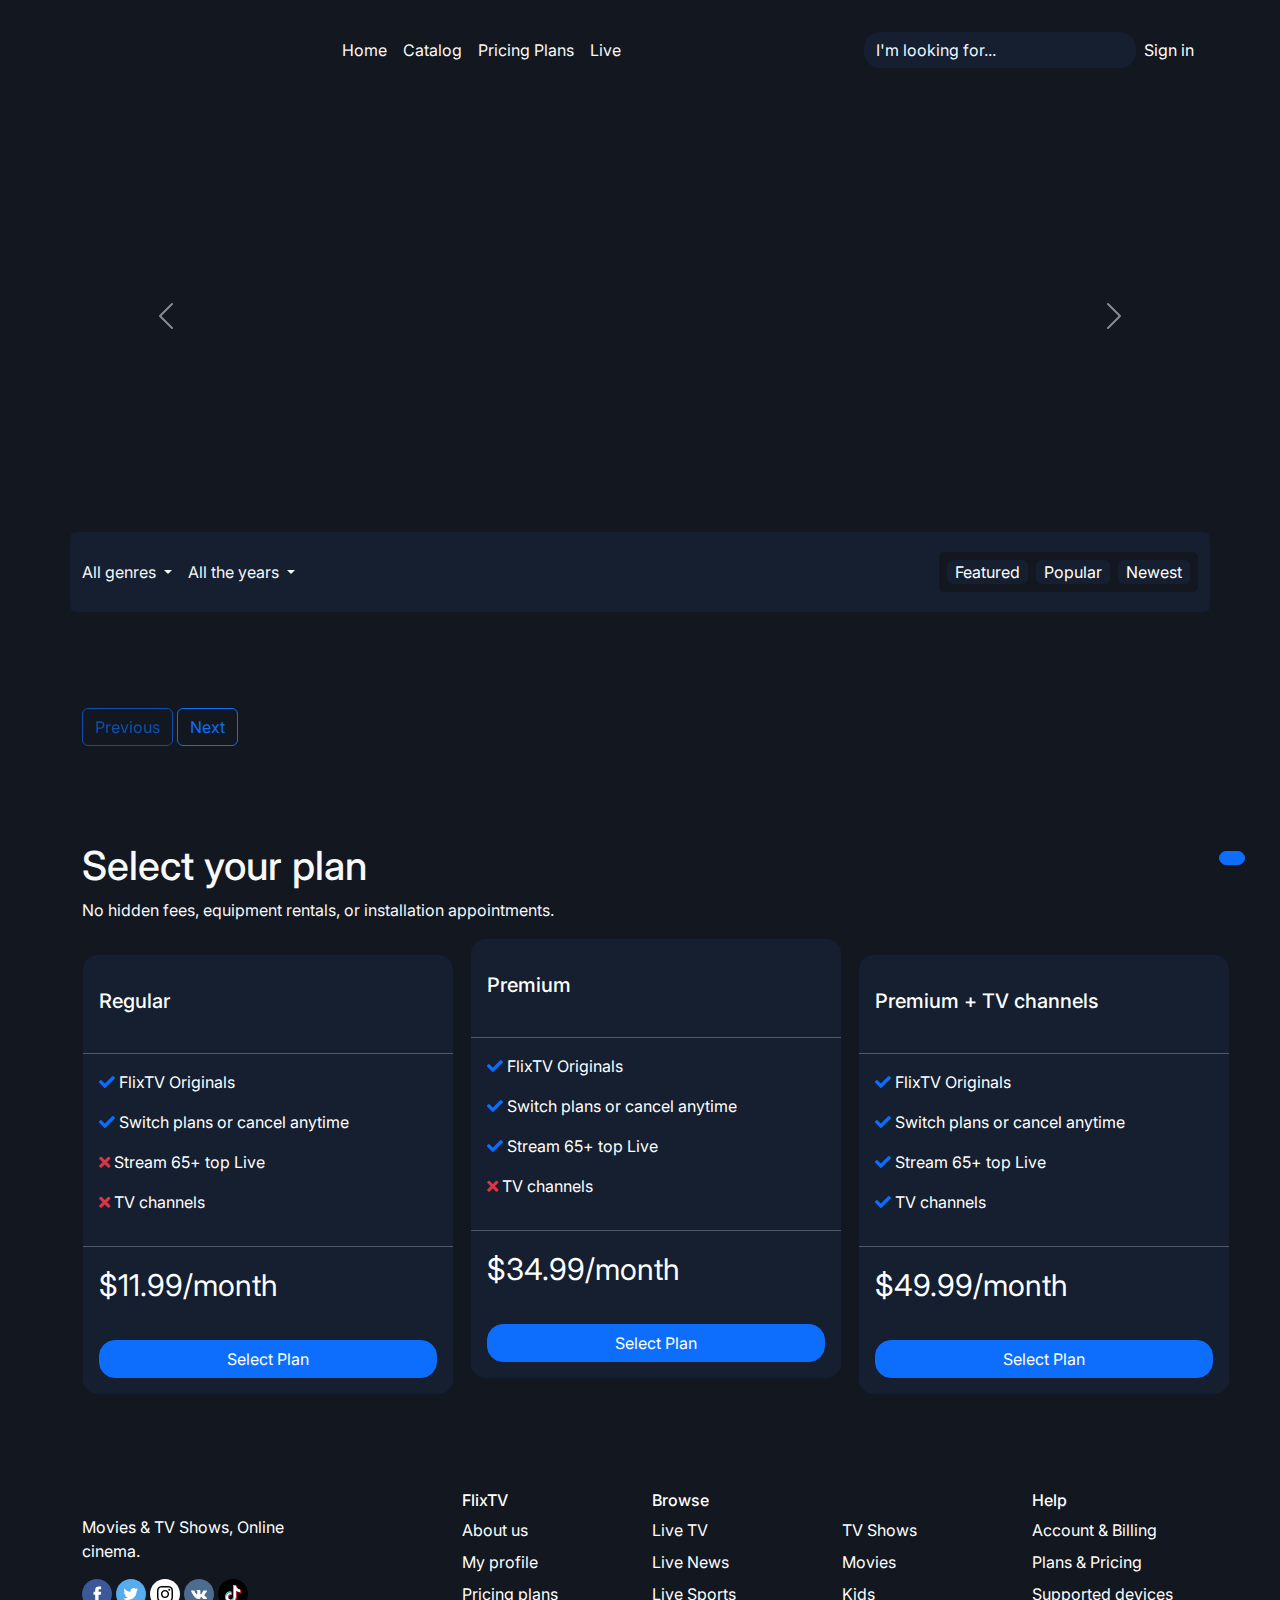
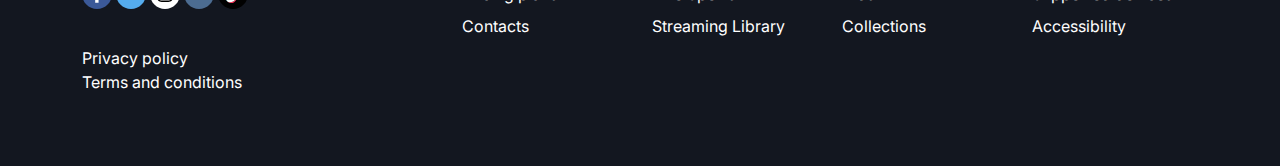
==== commit e646df25: "add scroll" ====
--- a/index.html
+++ b/index.html
@@ -3,7 +3,7 @@
 <head>
     <meta charset="UTF-8">
     <meta name="viewport" content="width=device-width, initial-scale=1.0">
-    <title>Document</title>
+    <title>FlixTV</title>
     <link rel="stylesheet" href="https://cdn.jsdelivr.net/npm/bootstrap@5.3.2/dist/css/bootstrap.min.css">
 
     <link rel="preconnect" href="https://fonts.googleapis.com">
@@ -14,7 +14,7 @@
 
     <link rel="stylesheet" href="https://cdnjs.cloudflare.com/ajax/libs/font-awesome/5.15.3/css/all.min.css">
 
-    <link rel="stylesheet" href="style.css">
+    <link rel="stylesheet" href="./assets/css/style.css">
 </head>
 <body style="background-color: #131720;">
 
@@ -27,10 +27,10 @@
                 <a class="text-light nav-link active" aria-current="page" href="#">Home</a>
               </li>
               <li class="nav-item">
-                <a class="nav-link text-light" href="#">Catalog</a>
+                <a class="nav-link text-light" href="#movies">Catalog</a>
               </li>
               <li class="nav-item">
-                <a class="nav-link text-light" href="#">Pricing Plans</a>
+                <a class="nav-link text-light" href="#plan">Pricing Plans</a>
               </li>
               <li class="nav-item">
                 <a class="nav-link text-light" href="#">Live</a>
@@ -42,7 +42,7 @@
                 <input style="background-color: #151f30;" class="form-control me-2 border-0 rounded-4" type="search" placeholder="I'm looking for..." aria-label="Search">
             </form>
 
-            <a href="">Sign in <i class="las la-sign-in-alt ms-1"></i></a>
+            <a href="./login.html">Sign in <i class="las la-sign-in-alt ms-1"></i></a>
         </div>
         </div>
     </nav>
@@ -72,7 +72,7 @@
 
 
 
-    <section class="container rounded d-flex justify-content-between align-items-center" style="height: 80px; background-color: #151f30;">
+    <section class="container rounded d-flex justify-content-between align-items-center"  id="movies" style="height: 80px; background-color: #151f30;">
         <div class="d-flex text-light">
             <div class="dropdown me-3">
                 <a class="nav-link dropdown-toggle" href="#" role="button" data-bs-toggle="dropdown" aria-expanded="false">
@@ -124,7 +124,7 @@
     </div>
 
 
-    <div class="container my-5">
+    <div class="container my-5 py-5" id="plan">
 
         <h1 class="text-light">Select your plan</h1>
         <p class="text-light">No hidden fees, equipment rentals, or installation appointments.</p>
@@ -314,9 +314,9 @@
         </div>
     </footer>
 
-
+    <a href="#" id="scroll-top" class="btn btn-primary rounded-5"><i class="las la-angle-up"></i></a>
 
     <script src="	https://cdn.jsdelivr.net/npm/bootstrap@5.3.2/dist/js/bootstrap.bundle.min.js"></script>
-    <script src="script.js"></script>
+    <script src="./assets/js/script.js"></script>
 </body>
 </html>--- a/assets/css/style.css
+++ b/assets/css/style.css
@@ -0,0 +1,117 @@
+*{
+    font-family: 'Inter', sans-serif;
+    scroll-behavior: smooth;
+}
+.dropdown-item {
+    color: white;
+}
+
+::-webkit-input-placeholder{
+    color: aliceblue !important;
+}
+input{
+    color: aliceblue !important;
+}
+
+nav a, section a{
+    text-decoration: none;
+    text-align: center;
+    align-items: center;
+    display: flex;
+    color: white;
+}
+a:hover{
+    color: #1a5fd5 !important;
+}
+.search-input {
+    background-color: #151f30;
+    color: white;
+}
+
+li {
+    list-style: none;
+}
+
+.select,
+.slider-radio {
+    color: white;
+}
+
+.slider-radio input[type=radio] {
+    display: none;
+}
+
+.load-more-container {
+    text-align: center;
+    margin: 10px 0 40px;
+}
+
+.footer,
+.footer a {
+    color: white;
+}
+
+.footer__nav a {
+    display: block;
+    margin-bottom: 8px;
+    text-decoration: none;
+}
+.card-text {
+    display: -webkit-box !important ;
+    -webkit-line-clamp: 1 !important;
+    -webkit-box-orient: vertical !important;
+    overflow: hidden !important;
+}
+
+
+body::-webkit-scrollbar {
+    width: 8px;
+  }
+  body{
+    overflow-x: hidden;
+  }
+  body::-webkit-scrollbar-track {
+    box-shadow: inset 0 0 6px rgba(0, 0, 0, 0.3);
+  }
+  
+  body::-webkit-scrollbar-thumb {
+    border-radius: 5px;
+    background: rgb(0, 0, 172);
+  }
+.bg-1{
+    background: url(https://img.freepik.com/free-vector/home-movie-background-with-elements-popcorn-drinks_1419-1857.jpg?w=996&t=st=1700952950~exp=1700953550~hmac=0077238adf72c6f9881aaef8b301f7798a584330c89341b7b2d593a59b036341);
+    /* background: url(https://img.freepik.com/free-photo/movie-background-collage_23-2149876003.jpg?w=1060&t=st=1700952691~exp=1700953291~hmac=302613333c4ec8e1293dd095078bc8abd75cf669b8ab751d4e55466534aa45c8); */
+    background-position: center;
+    background-size: cover;
+}
+.bg-2{
+    background: url(https://img.freepik.com/free-vector/film-strip-background-with-clapper-board_1017-33456.jpg?w=1380&t=st=1700952889~exp=1700953489~hmac=563301e2712860371fb8c2f8e68a9908b138bb2bcf963a0c9a79fcff783c4735);
+    background-position: center;
+    background-size: cover;
+}
+.bg-3{
+    background: url(https://img.freepik.com/free-photo/movie-background-collage_23-2149876003.jpg?w=1060&t=st=1700952691~exp=1700953291~hmac=302613333c4ec8e1293dd095078bc8abd75cf669b8ab751d4e55466534aa45c8);
+    background-position: center;
+    background-size: cover;
+}
+
+.custom-card {
+    background-color: #151f30;
+  }
+
+.custom-card .card-text {
+    color: white;
+  }
+  .white-divider {
+    border-top: 1px solid white;
+ 
+}
+
+#scroll-top{
+    display: flex;
+    float: right;
+    position: fixed;
+    right: 0;
+    bottom: 0;
+    margin: 35px;
+}